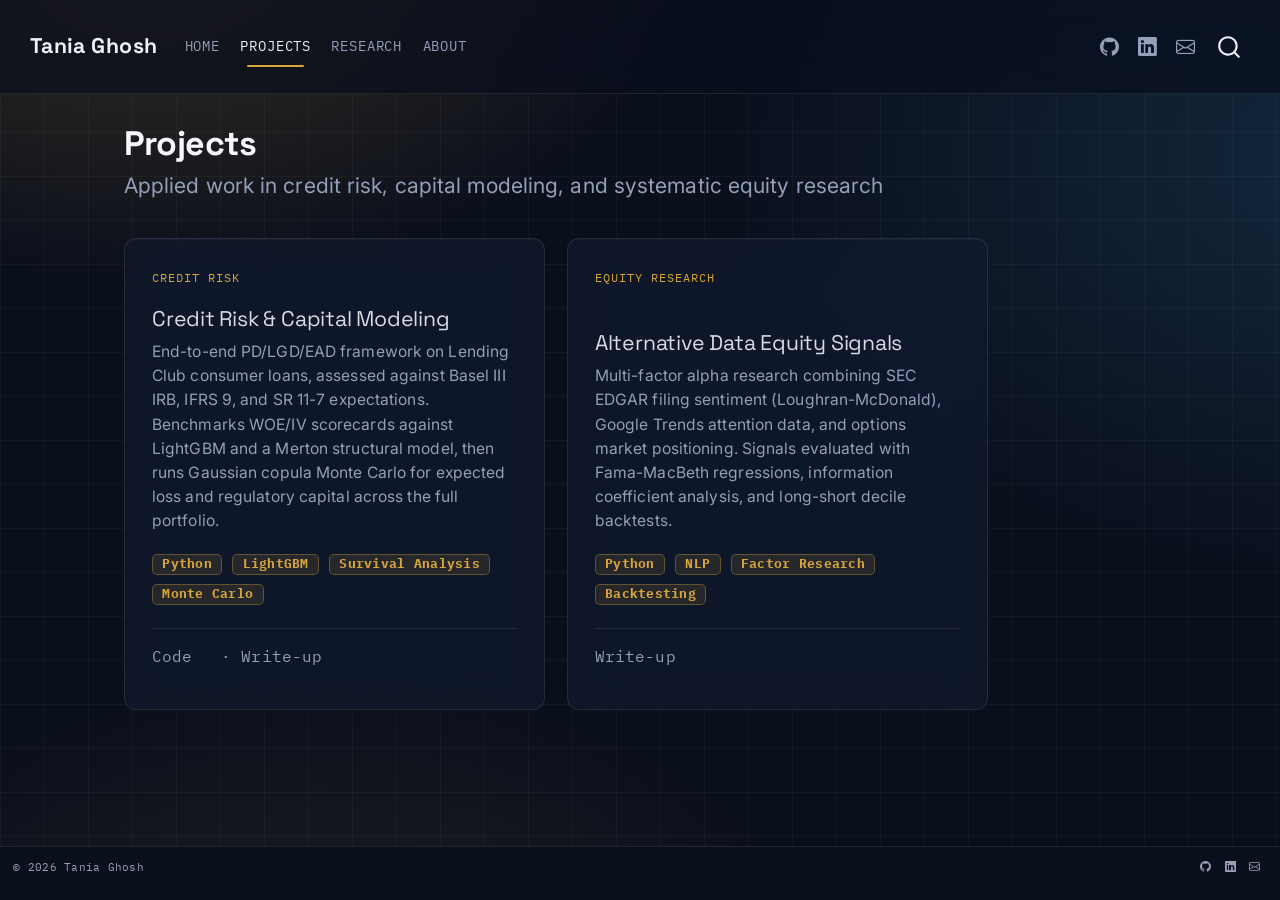
==== projects/index.html @ 5a4da173 "Built site for gh-pages" ====
<!DOCTYPE html>
<html xmlns="http://www.w3.org/1999/xhtml" lang="en" xml:lang="en"><head>

<meta charset="utf-8">
<meta name="generator" content="quarto-1.10.18">

<meta name="viewport" content="width=device-width, initial-scale=1.0, user-scalable=yes">


<title>Projects – Tania Ghosh</title>
<style>
/* Default styles provided by pandoc.
** See https://pandoc.org/MANUAL.html#variables-for-html for config info.
*/
span.smallcaps{font-variant: small-caps;}
div.columns{display: flex; gap: 1.5em;}
div.column{flex: auto;}
@media screen {
div.columns{gap: min(4vw, 1.5em);}
div.column{overflow-x: auto;}
}
div.hanging-indent{margin-left: 1.5em; text-indent: -1.5em;}
ul.task-list{list-style: none;}
ul.task-list li input[type="checkbox"] {
  width: 0.8em;
  margin: 0 0.8em 0.2em -1em; /* quarto-specific, see https://github.com/quarto-dev/quarto-cli/issues/4556 */ 
  vertical-align: middle;
}
</style>


<script src="../site_libs/quarto-nav/quarto-nav.js"></script>
<script src="../site_libs/quarto-nav/headroom.min.js"></script>
<script src="../site_libs/clipboard/clipboard.min.js"></script>
<script src="../site_libs/quarto-search/autocomplete.umd.js"></script>
<script src="../site_libs/quarto-search/fuse.min.js"></script>
<script src="../site_libs/quarto-search/quarto-search.js"></script>
<meta name="quarto:offset" content="../">
<link href="../favicon.svg" rel="icon" type="image/svg+xml">
<script src="../site_libs/quarto-html/quarto.js" type="module"></script>
<script src="../site_libs/quarto-html/tabsets/tabsets.js" type="module"></script>
<script src="../site_libs/quarto-html/popper.min.js"></script>
<script src="../site_libs/quarto-html/tippy.umd.min.js"></script>
<script src="../site_libs/quarto-html/anchor.min.js"></script>
<link href="../site_libs/quarto-html/tippy.css" rel="stylesheet">
<link href="../site_libs/quarto-html/quarto-syntax-highlighting-dark-079a207a29a081ff57bef15430bac181.css" rel="stylesheet" id="quarto-text-highlighting-styles">
<script src="../site_libs/bootstrap/bootstrap.min.js"></script>
<link href="../site_libs/bootstrap/bootstrap-icons.css" rel="stylesheet">
<link href="../site_libs/bootstrap/bootstrap-7f38ec7d3197c788a09ae462f5977f6d.min.css" rel="stylesheet" append-hash="true" id="quarto-bootstrap" data-mode="dark">
<script id="quarto-search-options" type="application/json">{
  "location": "navbar",
  "copy-button": false,
  "collapse-after": 3,
  "panel-placement": "end",
  "type": "overlay",
  "limit": 50,
  "keyboard-shortcut": [
    "f",
    "/",
    "s"
  ],
  "show-item-context": false,
  "language": {
    "search-no-results-text": "No results",
    "search-matching-documents-text": "matching documents",
    "search-copy-link-title": "Copy link to search",
    "search-hide-matches-text": "Hide additional matches",
    "search-more-match-text": "more match in this document",
    "search-more-matches-text": "more matches in this document",
    "search-clear-button-title": "Clear",
    "search-text-placeholder": "",
    "search-detached-cancel-button-title": "Cancel",
    "search-submit-button-title": "Submit",
    "search-label": "Search"
  }
}</script>
<style>html{ scroll-behavior: smooth; }</style>
<link rel="preconnect" href="https://fonts.googleapis.com">
<link rel="preconnect" href="https://fonts.gstatic.com" crossorigin="">
<link href="https://fonts.googleapis.com/css2?family=Space+Grotesk:wght@500;600;700&amp;family=Inter:wght@400;500;600&amp;family=IBM+Plex+Mono:wght@400;500&amp;display=swap" rel="stylesheet">


<link rel="stylesheet" href="../styles.css">
</head>

<body class="nav-fixed quarto-light">

<div id="quarto-search-results"></div>
  <header id="quarto-header" class="headroom fixed-top">
    <nav class="navbar navbar-expand-lg " data-bs-theme="dark">
      <div class="navbar-container container-fluid">
      <div class="navbar-brand-container mx-auto">
    <a class="navbar-brand" href="../index.html">
    <span class="navbar-title">Tania Ghosh</span>
    </a>
  </div>
            <div id="quarto-search" class="" title="Search"></div>
          <button class="navbar-toggler" type="button" data-bs-toggle="collapse" data-bs-target="#navbarCollapse" aria-controls="navbarCollapse" role="menu" aria-expanded="false" aria-label="Toggle navigation" onclick="if (window.quartoToggleHeadroom) { window.quartoToggleHeadroom(); }">
  <span class="navbar-toggler-icon"></span>
</button>
          <div class="collapse navbar-collapse" id="navbarCollapse">
            <ul class="navbar-nav navbar-nav-scroll me-auto">
  <li class="nav-item">
    <a class="nav-link" href="../index.html"> 
<span class="menu-text">Home</span></a>
  </li>  
  <li class="nav-item">
    <a class="nav-link active" href="../projects/index.html" aria-current="page"> 
<span class="menu-text">Projects</span></a>
  </li>  
  <li class="nav-item">
    <a class="nav-link" href="../research.html"> 
<span class="menu-text">Research</span></a>
  </li>  
  <li class="nav-item">
    <a class="nav-link" href="../about.html"> 
<span class="menu-text">About</span></a>
  </li>  
</ul>
            <ul class="navbar-nav navbar-nav-scroll ms-auto">
  <li class="nav-item compact">
    <a class="nav-link" href="https://github.com/ghoshtania"> <i class="bi bi-github" role="img" aria-label="GitHub">
</i> 
<span class="menu-text"></span></a>
  </li>  
  <li class="nav-item compact">
    <a class="nav-link" href="https://linkedin.com/in/YOUR-HANDLE"> <i class="bi bi-linkedin" role="img" aria-label="LinkedIn">
</i> 
<span class="menu-text"></span></a>
  </li>  
  <li class="nav-item compact">
    <a class="nav-link" href="mailto:ghoshtania96@gmail.com"> <i class="bi bi-envelope" role="img" aria-label="Email">
</i> 
<span class="menu-text"></span></a>
  </li>  
</ul>
          </div> <!-- /navcollapse -->
            <div class="quarto-navbar-tools">
</div>
      </div> <!-- /container-fluid -->
    </nav>
</header>
<!-- content -->
<div id="quarto-content" class="quarto-container page-columns page-rows-contents page-layout-article page-navbar">
<!-- sidebar -->
<!-- margin-sidebar -->
    <div id="quarto-margin-sidebar" class="sidebar margin-sidebar zindex-bottom">
        
    </div>
<!-- main -->
<main class="content" id="quarto-document-content">

<header id="title-block-header" class="quarto-title-block default">
<div class="quarto-title">
<h1 class="title">Projects</h1>
<p class="subtitle lead">Applied work in credit risk, capital modeling, and systematic equity research</p>
</div>



<div class="quarto-title-meta">

    
  
    
  </div>
  


</header>


<div class="project-grid">
<div class="project-card">
<p><span class="project-tag">Credit Risk</span></p>
<section id="credit-risk-capital-modeling" class="level3">
<h3 class="anchored" data-anchor-id="credit-risk-capital-modeling"><a href="../projects/credit-risk.html">Credit Risk &amp; Capital Modeling</a></h3>
<p>End-to-end PD/LGD/EAD framework on Lending Club consumer loans, assessed against Basel III IRB, IFRS 9, and SR 11-7 expectations. Benchmarks WOE/IV scorecards against LightGBM and a Merton structural model, then runs Gaussian copula Monte Carlo for expected loss and regulatory capital across the full portfolio.</p>
<p><span class="badge">Python</span> <span class="badge">LightGBM</span> <span class="badge">Survival Analysis</span> <span class="badge">Monte Carlo</span></p>
<div class="project-links">
<p><a href="https://github.com/ghoshtania/credit-risk-modeling">Code</a> · <a href="../projects/credit-risk.html">Write-up</a></p>
</div>
</section>
</div>
<div class="project-card">
<p><span class="project-tag">Equity Research</span></p>
<section id="alternative-data-equity-signals" class="level3">
<h3 class="anchored" data-anchor-id="alternative-data-equity-signals"><a href="../projects/alpha-research.html">Alternative Data Equity Signals</a></h3>
<p>Multi-factor alpha research combining SEC EDGAR filing sentiment (Loughran-McDonald), Google Trends attention data, and options market positioning. Signals evaluated with Fama-MacBeth regressions, information coefficient analysis, and long-short decile backtests.</p>
<p><span class="badge">Python</span> <span class="badge">NLP</span> <span class="badge">Factor Research</span> <span class="badge">Backtesting</span></p>
<div class="project-links">
<p><a href="../projects/alpha-research.html">Write-up</a></p>
</div>
</section>
</div>
</div>



</main> <!-- /main -->
<script id="quarto-html-after-body" type="application/javascript">
  window.document.addEventListener("DOMContentLoaded", function (event) {
    const icon = "";
    const anchorJS = new window.AnchorJS();
    anchorJS.options = {
      placement: 'right',
      icon: icon
    };
    anchorJS.add('.anchored');
    const isCodeAnnotation = (el) => {
      for (const clz of el.classList) {
        if (clz.startsWith('code-annotation-')) {                     
          return true;
        }
      }
      return false;
    }
    const onCopySuccess = function(e) {
      // button target
      const button = e.trigger;
      // don't keep focus
      button.blur();
      // flash "checked"
      button.classList.add('code-copy-button-checked');
      var currentTitle = button.getAttribute("title");
      button.setAttribute("title", "Copied!");
      let tooltip;
      if (window.bootstrap) {
        button.setAttribute("data-bs-toggle", "tooltip");
        button.setAttribute("data-bs-placement", "left");
        button.setAttribute("data-bs-title", "Copied!");
        tooltip = new bootstrap.Tooltip(button, 
          { trigger: "manual", 
            customClass: "code-copy-button-tooltip",
            offset: [0, -8]});
        tooltip.show();    
      }
      setTimeout(function() {
        if (tooltip) {
          tooltip.hide();
          button.removeAttribute("data-bs-title");
          button.removeAttribute("data-bs-toggle");
          button.removeAttribute("data-bs-placement");
        }
        button.setAttribute("title", currentTitle);
        button.classList.remove('code-copy-button-checked');
      }, 1000);
      // clear code selection
      e.clearSelection();
    }
    const getTextToCopy = function(trigger) {
      const outerScaffold = trigger.parentElement.cloneNode(true);
      const codeEl = outerScaffold.querySelector('code');
      for (const childEl of codeEl.children) {
        if (isCodeAnnotation(childEl)) {
          childEl.remove();
        }
      }
      return codeEl.innerText;
    }
    const clipboard = new window.ClipboardJS('.code-copy-button:not([data-in-quarto-modal])', {
      text: getTextToCopy
    });
    clipboard.on('success', onCopySuccess);
    if (window.document.getElementById('quarto-embedded-source-code-modal')) {
      const clipboardModal = new window.ClipboardJS('.code-copy-button[data-in-quarto-modal]', {
        text: getTextToCopy,
        container: window.document.getElementById('quarto-embedded-source-code-modal')
      });
      clipboardModal.on('success', onCopySuccess);
    }
      var localhostRegex = new RegExp(/^(?:http|https):\/\/localhost\:?[0-9]*\//);
      var mailtoRegex = new RegExp(/^mailto:/);
        var filterRegex = new RegExp("https:\/\/ghoshtania\.github\.io");
      var isInternal = (href) => {
          return filterRegex.test(href) || localhostRegex.test(href) || mailtoRegex.test(href);
      }
      // Inspect non-navigation links and adorn them if external
     var links = window.document.querySelectorAll('a[href]:not(.nav-link):not(.navbar-brand):not(.toc-action):not(.sidebar-link):not(.sidebar-item-toggle):not(.pagination-link):not(.no-external):not([aria-hidden]):not(.dropdown-item):not(.quarto-navigation-tool):not(.about-link)');
      for (var i=0; i<links.length; i++) {
        const link = links[i];
        if (!isInternal(link.href)) {
          // undo the damage that might have been done by quarto-nav.js in the case of
          // links that we want to consider external
          if (link.dataset.originalHref !== undefined) {
            link.href = link.dataset.originalHref;
          }
        }
      }
    function tippyHover(el, contentFn, onTriggerFn, onUntriggerFn) {
      const config = {
        allowHTML: true,
        maxWidth: 500,
        delay: 100,
        arrow: false,
        appendTo: function(el) {
            return el.parentElement;
        },
        interactive: true,
        interactiveBorder: 10,
        theme: 'quarto',
        placement: 'bottom-start',
      };
      if (contentFn) {
        config.content = contentFn;
      }
      if (onTriggerFn) {
        config.onTrigger = onTriggerFn;
      }
      if (onUntriggerFn) {
        config.onUntrigger = onUntriggerFn;
      }
      window.tippy(el, config); 
    }
    const noterefs = window.document.querySelectorAll('a[role="doc-noteref"]');
    for (var i=0; i<noterefs.length; i++) {
      const ref = noterefs[i];
      tippyHover(ref, function() {
        // use id or data attribute instead here
        let href = ref.getAttribute('data-footnote-href') || ref.getAttribute('href');
        try { href = new URL(href).hash; } catch {}
        const id = href.replace(/^#\/?/, "");
        const note = window.document.getElementById(id);
        if (note) {
          return note.innerHTML;
        } else {
          return "";
        }
      });
    }
    const xrefs = window.document.querySelectorAll('a.quarto-xref');
    const processXRef = (id, note) => {
      // Strip column container classes
      const stripColumnClz = (el) => {
        el.classList.remove("page-full", "page-columns");
        if (el.children) {
          for (const child of el.children) {
            stripColumnClz(child);
          }
        }
      }
      stripColumnClz(note)
      if (id === null || id.startsWith('sec-')) {
        // Special case sections, only their first couple elements
        const container = document.createElement("div");
        if (note.children && note.children.length > 2) {
          container.appendChild(note.children[0].cloneNode(true));
          for (let i = 1; i < note.children.length; i++) {
            const child = note.children[i];
            if (child.tagName === "P" && child.innerText === "") {
              continue;
            } else {
              container.appendChild(child.cloneNode(true));
              break;
            }
          }
          if (window.Quarto?.typesetMath) {
            window.Quarto.typesetMath(container);
          }
          return container.innerHTML
        } else {
          if (window.Quarto?.typesetMath) {
            window.Quarto.typesetMath(note);
          }
          return note.innerHTML;
        }
      } else {
        // Remove any anchor links if they are present
        const anchorLink = note.querySelector('a.anchorjs-link');
        if (anchorLink) {
          anchorLink.remove();
        }
        if (window.Quarto?.typesetMath) {
          window.Quarto.typesetMath(note);
        }
        if (note.classList.contains("callout")) {
          return note.outerHTML;
        } else {
          return note.innerHTML;
        }
      }
    }
    for (var i=0; i<xrefs.length; i++) {
      const xref = xrefs[i];
      tippyHover(xref, undefined, function(instance) {
        instance.disable();
        let url = xref.getAttribute('href');
        let hash = undefined; 
        if (url.startsWith('#')) {
          hash = url;
        } else {
          try { hash = new URL(url).hash; } catch {}
        }
        if (hash) {
          const id = hash.replace(/^#\/?/, "");
          const note = window.document.getElementById(id);
          if (note !== null) {
            try {
              const html = processXRef(id, note.cloneNode(true));
              instance.setContent(html);
            } finally {
              instance.enable();
              instance.show();
            }
          } else {
            // See if we can fetch this
            fetch(url.split('#')[0])
            .then(res => res.text())
            .then(html => {
              const parser = new DOMParser();
              const htmlDoc = parser.parseFromString(html, "text/html");
              const note = htmlDoc.getElementById(id);
              if (note !== null) {
                const html = processXRef(id, note);
                instance.setContent(html);
              } 
            }).finally(() => {
              instance.enable();
              instance.show();
            });
          }
        } else {
          // See if we can fetch a full url (with no hash to target)
          // This is a special case and we should probably do some content thinning / targeting
          fetch(url)
          .then(res => res.text())
          .then(html => {
            const parser = new DOMParser();
            const htmlDoc = parser.parseFromString(html, "text/html");
            const note = htmlDoc.querySelector('main.content');
            if (note !== null) {
              // This should only happen for chapter cross references
              // (since there is no id in the URL)
              // remove the first header
              if (note.children.length > 0 && note.children[0].tagName === "HEADER") {
                note.children[0].remove();
              }
              const html = processXRef(null, note);
              instance.setContent(html);
            } 
          }).finally(() => {
            instance.enable();
            instance.show();
          });
        }
      }, function(instance) {
      });
    }
        let selectedAnnoteEl;
        const selectorForAnnotation = ( cell, annotation) => {
          let cellAttr = 'data-code-cell="' + cell + '"';
          let lineAttr = 'data-code-annotation="' +  annotation + '"';
          const selector = 'span[' + cellAttr + '][' + lineAttr + ']';
          return selector;
        }
        const selectCodeLines = (annoteEl) => {
          const doc = window.document;
          const targetCell = annoteEl.getAttribute("data-target-cell");
          const targetAnnotation = annoteEl.getAttribute("data-target-annotation");
          const annoteSpan = window.document.querySelector(selectorForAnnotation(targetCell, targetAnnotation));
          const lines = annoteSpan.getAttribute("data-code-lines").split(",");
          const lineIds = lines.map((line) => {
            return targetCell + "-" + line;
          })
          let top = null;
          let height = null;
          let parent = null;
          if (lineIds.length > 0) {
              //compute the position of the single el (top and bottom and make a div)
              const el = window.document.getElementById(lineIds[0]);
              top = el.offsetTop;
              height = el.offsetHeight;
              parent = el.parentElement.parentElement;
            if (lineIds.length > 1) {
              const lastEl = window.document.getElementById(lineIds[lineIds.length - 1]);
              const bottom = lastEl.offsetTop + lastEl.offsetHeight;
              height = bottom - top;
            }
            if (top !== null && height !== null && parent !== null) {
              // cook up a div (if necessary) and position it 
              let div = window.document.getElementById("code-annotation-line-highlight");
              if (div === null) {
                div = window.document.createElement("div");
                div.setAttribute("id", "code-annotation-line-highlight");
                div.style.position = 'absolute';
                parent.appendChild(div);
              }
              div.style.top = top - 2 + "px";
              div.style.height = height + 4 + "px";
              div.style.left = 0;
              let gutterDiv = window.document.getElementById("code-annotation-line-highlight-gutter");
              if (gutterDiv === null) {
                gutterDiv = window.document.createElement("div");
                gutterDiv.setAttribute("id", "code-annotation-line-highlight-gutter");
                gutterDiv.style.position = 'absolute';
                const codeCell = window.document.getElementById(targetCell);
                const gutter = codeCell.querySelector('.code-annotation-gutter');
                gutter.appendChild(gutterDiv);
              }
              gutterDiv.style.top = top - 2 + "px";
              gutterDiv.style.height = height + 4 + "px";
            }
            selectedAnnoteEl = annoteEl;
          }
        };
        const unselectCodeLines = () => {
          const elementsIds = ["code-annotation-line-highlight", "code-annotation-line-highlight-gutter"];
          elementsIds.forEach((elId) => {
            const div = window.document.getElementById(elId);
            if (div) {
              div.remove();
            }
          });
          selectedAnnoteEl = undefined;
        };
          // Handle positioning of the toggle
      window.addEventListener(
        "resize",
        throttle(() => {
          elRect = undefined;
          if (selectedAnnoteEl) {
            selectCodeLines(selectedAnnoteEl);
          }
        }, 10)
      );
      function throttle(fn, ms) {
      let throttle = false;
      let timer;
        return (...args) => {
          if(!throttle) { // first call gets through
              fn.apply(this, args);
              throttle = true;
          } else { // all the others get throttled
              if(timer) clearTimeout(timer); // cancel #2
              timer = setTimeout(() => {
                fn.apply(this, args);
                timer = throttle = false;
              }, ms);
          }
        };
      }
        // Attach click handler to the DT
        const annoteDls = window.document.querySelectorAll('dt[data-target-cell]');
        for (const annoteDlNode of annoteDls) {
          annoteDlNode.addEventListener('click', (event) => {
            const clickedEl = event.target;
            if (clickedEl !== selectedAnnoteEl) {
              unselectCodeLines();
              const activeEl = window.document.querySelector('dt[data-target-cell].code-annotation-active');
              if (activeEl) {
                activeEl.classList.remove('code-annotation-active');
              }
              selectCodeLines(clickedEl);
              clickedEl.classList.add('code-annotation-active');
            } else {
              // Unselect the line
              unselectCodeLines();
              clickedEl.classList.remove('code-annotation-active');
            }
          });
        }
    const findCites = (el) => {
      const parentEl = el.parentElement;
      if (parentEl) {
        const cites = parentEl.dataset.cites;
        if (cites) {
          return {
            el,
            cites: cites.split(' ')
          };
        } else {
          return findCites(el.parentElement)
        }
      } else {
        return undefined;
      }
    };
    var bibliorefs = window.document.querySelectorAll('a[role="doc-biblioref"]');
    for (var i=0; i<bibliorefs.length; i++) {
      const ref = bibliorefs[i];
      const citeInfo = findCites(ref);
      if (citeInfo) {
        tippyHover(citeInfo.el, function() {
          var popup = window.document.createElement('div');
          citeInfo.cites.forEach(function(cite) {
            var citeDiv = window.document.createElement('div');
            citeDiv.classList.add('hanging-indent');
            citeDiv.classList.add('csl-entry');
            var biblioDiv = window.document.getElementById('ref-' + cite);
            if (biblioDiv) {
              citeDiv.innerHTML = biblioDiv.innerHTML;
            }
            popup.appendChild(citeDiv);
          });
          return popup.innerHTML;
        });
      }
    }
  });
  </script>
</div> <!-- /content -->
<footer class="footer">
  <div class="nav-footer">
    <div class="nav-footer-left">
<p>© 2026 Tania Ghosh</p>
</div>   
    <div class="nav-footer-center">
      &nbsp;
    </div>
    <div class="nav-footer-right">
      <ul class="footer-items list-unstyled">
    <li class="nav-item compact">
    <a class="nav-link" href="https://github.com/ghoshtania">
      <i class="bi bi-github" role="img">
</i> 
    </a>
  </li>  
    <li class="nav-item compact">
    <a class="nav-link" href="https://linkedin.com/in/YOUR-HANDLE">
      <i class="bi bi-linkedin" role="img">
</i> 
    </a>
  </li>  
    <li class="nav-item compact">
    <a class="nav-link" href="mailto:ghoshtania96@gmail.com">
      <i class="bi bi-envelope" role="img">
</i> 
    </a>
  </li>  
</ul>
    </div>
  </div>
</footer>




<script src="../site_libs/quarto-html/zenscroll-min.js"></script>
</body></html>
---- site_libs/quarto-html/tippy.css ----
.tippy-box[data-animation=fade][data-state=hidden]{opacity:0}[data-tippy-root]{max-width:calc(100vw - 10px)}.tippy-box{position:relative;background-color:#333;color:#fff;border-radius:4px;font-size:14px;line-height:1.4;white-space:normal;outline:0;transition-property:transform,visibility,opacity}.tippy-box[data-placement^=top]>.tippy-arrow{bottom:0}.tippy-box[data-placement^=top]>.tippy-arrow:before{bottom:-7px;left:0;border-width:8px 8px 0;border-top-color:initial;transform-origin:center top}.tippy-box[data-placement^=bottom]>.tippy-arrow{top:0}.tippy-box[data-placement^=bottom]>.tippy-arrow:before{top:-7px;left:0;border-width:0 8px 8px;border-bottom-color:initial;transform-origin:center bottom}.tippy-box[data-placement^=left]>.tippy-arrow{right:0}.tippy-box[data-placement^=left]>.tippy-arrow:before{border-width:8px 0 8px 8px;border-left-color:initial;right:-7px;transform-origin:center left}.tippy-box[data-placement^=right]>.tippy-arrow{left:0}.tippy-box[data-placement^=right]>.tippy-arrow:before{left:-7px;border-width:8px 8px 8px 0;border-right-color:initial;transform-origin:center right}.tippy-box[data-inertia][data-state=visible]{transition-timing-function:cubic-bezier(.54,1.5,.38,1.11)}.tippy-arrow{width:16px;height:16px;color:#333}.tippy-arrow:before{content:"";position:absolute;border-color:transparent;border-style:solid}.tippy-content{position:relative;padding:5px 9px;z-index:1}
---- site_libs/quarto-html/quarto-syntax-highlighting-dark-079a207a29a081ff57bef15430bac181.css ----
/* quarto syntax highlight colors */
:root {
  --quarto-hl-al-color: #f07178;
  --quarto-hl-an-color: #d4d0ab;
  --quarto-hl-at-color: #00e0e0;
  --quarto-hl-bn-color: #d4d0ab;
  --quarto-hl-bu-color: #abe338;
  --quarto-hl-ch-color: #abe338;
  --quarto-hl-co-color: #f8f8f2;
  --quarto-hl-cv-color: #ffd700;
  --quarto-hl-cn-color: #ffd700;
  --quarto-hl-cf-color: #ffa07a;
  --quarto-hl-dt-color: #ffa07a;
  --quarto-hl-dv-color: #d4d0ab;
  --quarto-hl-do-color: #f8f8f2;
  --quarto-hl-er-color: #f07178;
  --quarto-hl-ex-color: #00e0e0;
  --quarto-hl-fl-color: #d4d0ab;
  --quarto-hl-fu-color: #ffa07a;
  --quarto-hl-im-color: #abe338;
  --quarto-hl-in-color: #d4d0ab;
  --quarto-hl-kw-color: #ffa07a;
  --quarto-hl-op-color: #ffa07a;
  --quarto-hl-ot-color: #00e0e0;
  --quarto-hl-pp-color: #dcc6e0;
  --quarto-hl-re-color: #00e0e0;
  --quarto-hl-sc-color: #abe338;
  --quarto-hl-ss-color: #abe338;
  --quarto-hl-st-color: #abe338;
  --quarto-hl-va-color: #00e0e0;
  --quarto-hl-vs-color: #abe338;
  --quarto-hl-wa-color: #dcc6e0;
}

/* other quarto variables */
:root {
  --quarto-font-monospace: "IBM Plex Mono", ui-monospace, SFMono-Regular, Menlo, monospace;
}

/* syntax highlight based on Pandoc's rules */
pre > code.sourceCode > span {
  color: #f8f8f2;
}

code.sourceCode > span {
  color: #f8f8f2;
}

div.sourceCode,
div.sourceCode pre.sourceCode {
  color: #f8f8f2;
}

/* Normal */
code span {
  color: #f8f8f2;
}

/* Alert */
code span.al {
  color: #f07178;
}

/* Annotation */
code span.an {
  color: #d4d0ab;
}

/* Attribute */
code span.at {
  color: #00e0e0;
}

/* BaseN */
code span.bn {
  color: #d4d0ab;
}

/* BuiltIn */
code span.bu {
  color: #abe338;
}

/* ControlFlow */
code span.cf {
  font-weight: bold;
  color: #ffa07a;
}

/* Char */
code span.ch {
  color: #abe338;
}

/* Constant */
code span.cn {
  color: #ffd700;
}

/* Comment */
code span.co {
  font-style: italic;
  color: #f8f8f2;
}

/* CommentVar */
code span.cv {
  color: #ffd700;
}

/* Documentation */
code span.do {
  color: #f8f8f2;
}

/* DataType */
code span.dt {
  color: #ffa07a;
}

/* DecVal */
code span.dv {
  color: #d4d0ab;
}

/* Error */
code span.er {
  color: #f07178;
  text-decoration: underline;
}

/* Extension */
code span.ex {
  font-weight: bold;
  color: #00e0e0;
}

/* Float */
code span.fl {
  color: #d4d0ab;
}

/* Function */
code span.fu {
  color: #ffa07a;
}

/* Import */
code span.im {
  color: #abe338;
}

/* Information */
code span.in {
  color: #d4d0ab;
}

/* Keyword */
code span.kw {
  font-weight: bold;
  color: #ffa07a;
}

/* Operator */
code span.op {
  color: #ffa07a;
}

/* Other */
code span.ot {
  color: #00e0e0;
}

/* Preprocessor */
code span.pp {
  color: #dcc6e0;
}

/* RegionMarker */
code span.re {
  background-color: #f8f8f2;
  color: #00e0e0;
}

/* SpecialChar */
code span.sc {
  color: #abe338;
}

/* SpecialString */
code span.ss {
  color: #abe338;
}

/* String */
code span.st {
  color: #abe338;
}

/* Variable */
code span.va {
  color: #00e0e0;
}

/* VerbatimString */
code span.vs {
  color: #abe338;
}

/* Warning */
code span.wa {
  color: #dcc6e0;
}

.prevent-inlining {
  content: "</";
}

/*# sourceMappingURL=503a318f9dbb1e77d9308ab97a357f2d.css.map */
---- styles.css ----
/* css styles */
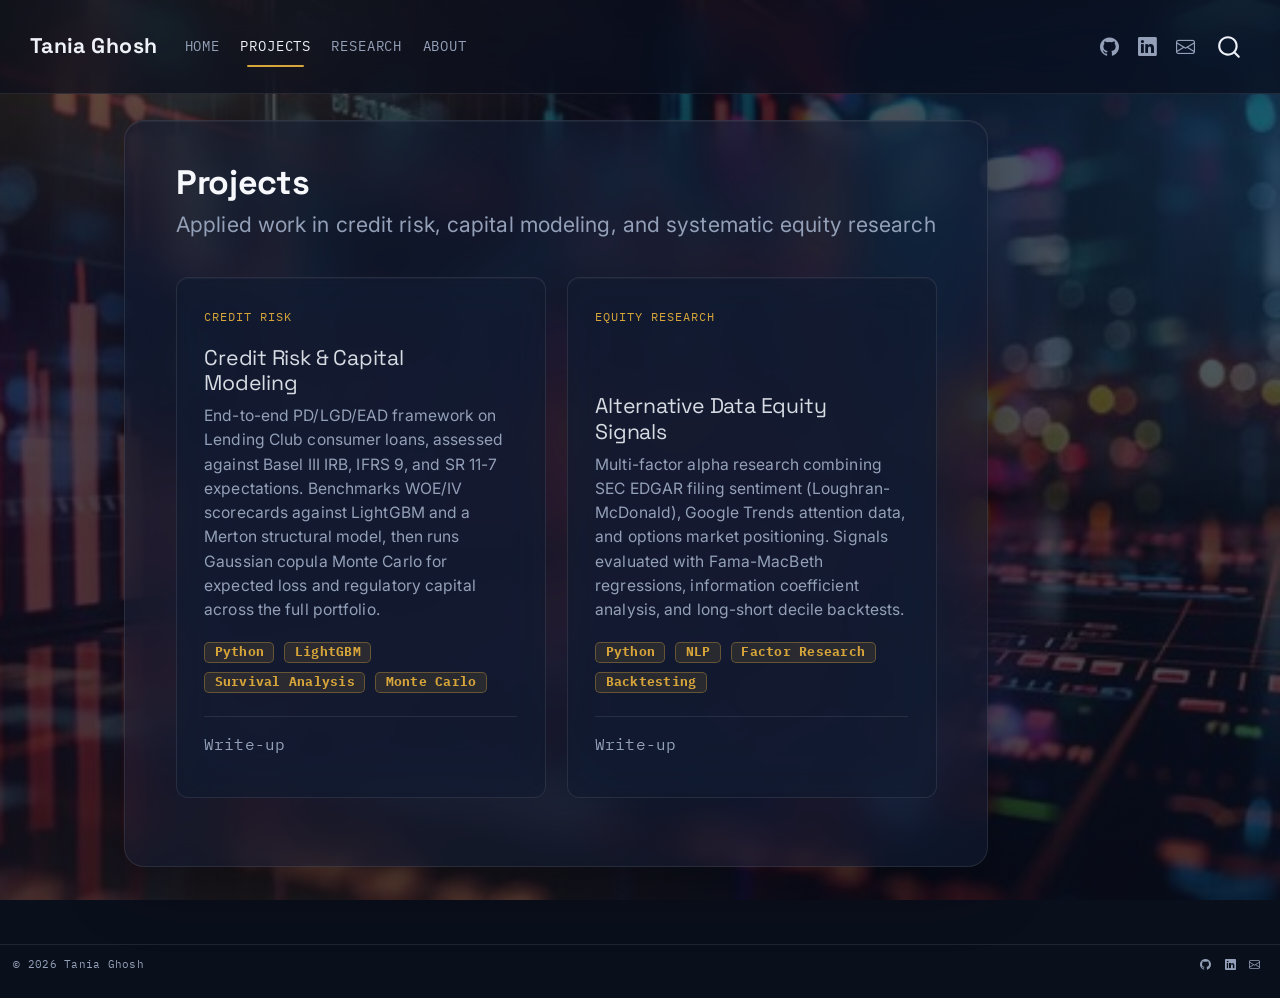
==== commit 5744582e: "Built site for gh-pages" ====
--- a/projects/index.html
+++ b/projects/index.html
@@ -46,7 +46,7 @@
 <link href="../site_libs/quarto-html/quarto-syntax-highlighting-dark-079a207a29a081ff57bef15430bac181.css" rel="stylesheet" id="quarto-text-highlighting-styles">
 <script src="../site_libs/bootstrap/bootstrap.min.js"></script>
 <link href="../site_libs/bootstrap/bootstrap-icons.css" rel="stylesheet">
-<link href="../site_libs/bootstrap/bootstrap-7f38ec7d3197c788a09ae462f5977f6d.min.css" rel="stylesheet" append-hash="true" id="quarto-bootstrap" data-mode="dark">
+<link href="../site_libs/bootstrap/bootstrap-ce1d7427d6ccc35e12bdf6fb4525ee8e.min.css" rel="stylesheet" append-hash="true" id="quarto-bootstrap" data-mode="dark">
 <script id="quarto-search-options" type="application/json">{
   "location": "navbar",
   "copy-button": false,
@@ -124,7 +124,7 @@
 <span class="menu-text"></span></a>
   </li>  
   <li class="nav-item compact">
-    <a class="nav-link" href="https://linkedin.com/in/YOUR-HANDLE"> <i class="bi bi-linkedin" role="img" aria-label="LinkedIn">
+    <a class="nav-link" href="https://www.linkedin.com/in/ghoshtania96/"> <i class="bi bi-linkedin" role="img" aria-label="LinkedIn">
 </i> 
 <span class="menu-text"></span></a>
   </li>  
@@ -178,7 +178,7 @@
 <p>End-to-end PD/LGD/EAD framework on Lending Club consumer loans, assessed against Basel III IRB, IFRS 9, and SR 11-7 expectations. Benchmarks WOE/IV scorecards against LightGBM and a Merton structural model, then runs Gaussian copula Monte Carlo for expected loss and regulatory capital across the full portfolio.</p>
 <p><span class="badge">Python</span> <span class="badge">LightGBM</span> <span class="badge">Survival Analysis</span> <span class="badge">Monte Carlo</span></p>
 <div class="project-links">
-<p><a href="https://github.com/ghoshtania/credit-risk-modeling">Code</a> · <a href="../projects/credit-risk.html">Write-up</a></p>
+<p><a href="../projects/credit-risk.html">Write-up</a></p>
 </div>
 </section>
 </div>
@@ -616,7 +616,7 @@
     </a>
   </li>  
     <li class="nav-item compact">
-    <a class="nav-link" href="https://linkedin.com/in/YOUR-HANDLE">
+    <a class="nav-link" href="https://www.linkedin.com/in/ghoshtania96/">
       <i class="bi bi-linkedin" role="img">
 </i> 
     </a>
